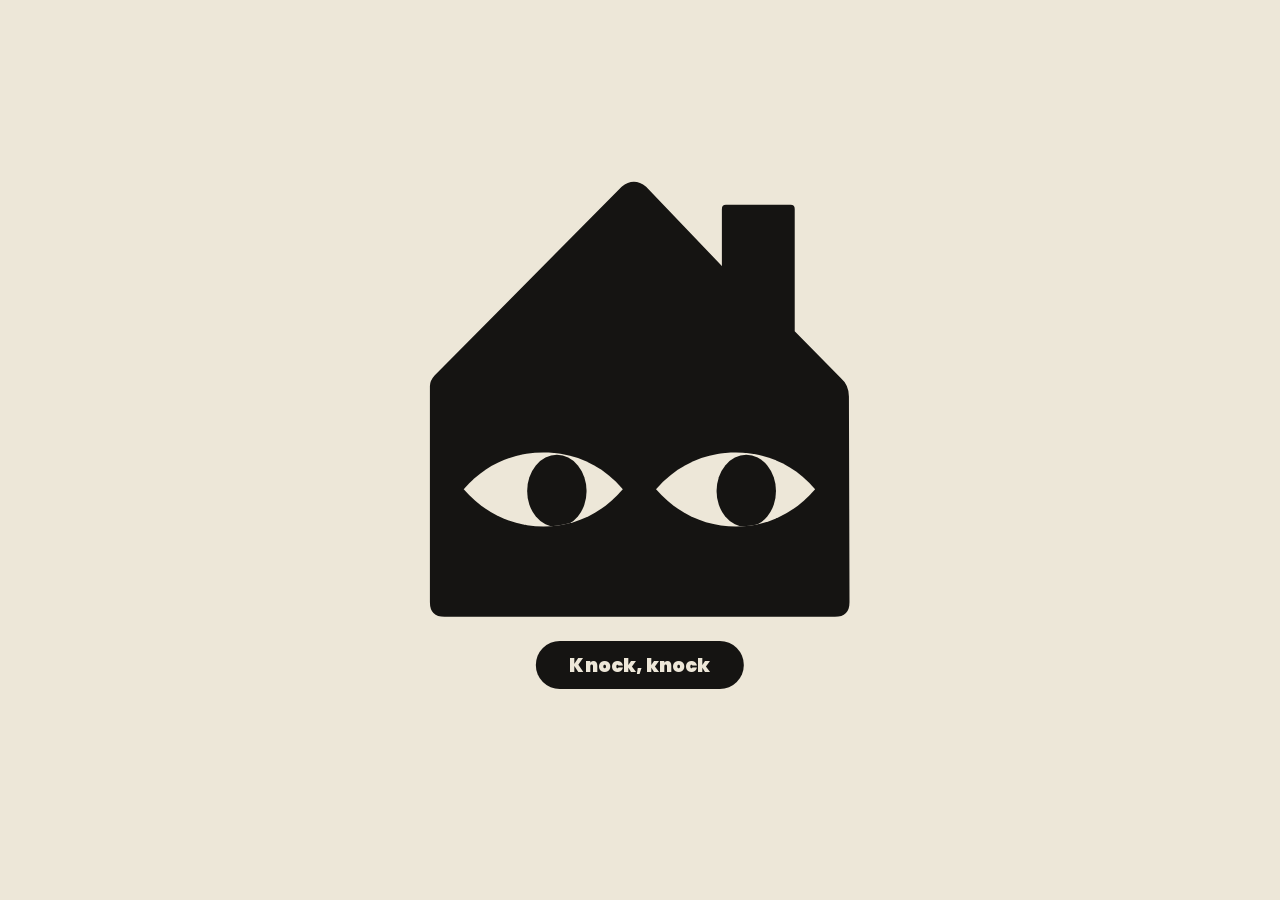
==== oddhouse_web.html @ fa00d765 "Created initial design implementations for oddhousemedia main promotional website." ====
<!doctype html><html><head><meta charset=utf8><meta name=viewport content="width=device-width,initial-scale=1,viewport-fit=cover"><style>:root{color-scheme:light;box-sizing:border-box;padding-top:env(safe-area-inset-top,0px);padding-bottom:env(safe-area-inset-bottom,0px)}html{scroll-padding-top:env(safe-area-inset-top,0px)}body{margin:0;padding:0;font:14px -apple-system,BlinkMacSystemFont,sans-serif;background:#fff;color:#000}img{max-width:100%}[hidden]:not([hidden=until-found i]){display:none!important}</style></head><body>
<title>Oddhouse Media</title>
<link rel="preconnect" href="https://fonts.googleapis.com">
<link rel="preconnect" href="https://fonts.gstatic.com" crossorigin>
<link rel="stylesheet" href="https://fonts.googleapis.com/css2?family=Poppins:wght@900&display=swap">
<style>
  /* Layout: a cream street with one black house. Scroll flies you through its eyes into a black room.
     Inside, a fixed drum of four doors sits on the left; the door you stop on opens onto its section. */
  :root {
    --paper: #EDE7D8;
    --paper-dim: rgba(237, 231, 216, 0.72);
    --paper-faint: rgba(237, 231, 216, 0.35);
    --house: #151412;
    --room: #25221e;
    --sans: "Helvetica Neue", Helvetica, Arial, system-ui, sans-serif;
    --display: "Poppins", "Arial Black", "Helvetica Neue", Helvetica, sans-serif;
    --ww: clamp(250px, 30vw, 400px);        /* wheel width */
    --H: clamp(84px, 15vh, 128px);           /* one door's height on the drum */
    --pencil: var(--paper);
    color-scheme: light;
    box-sizing: border-box;
  }
  *, *::before, *::after { box-sizing: inherit; }
  html, body {
    height: 100%;
    margin: 0;
    background: var(--paper);
    color: var(--house);
    font-family: var(--sans);
    overflow: hidden;
    overscroll-behavior: none;
    touch-action: none;
  }

  /* ---------- Cursor: a gloved pointing hand. Set from script; thumb up over anything clickable. ---------- */
  * { cursor: var(--cur, auto); }
  :is(a, button, [role="button"], summary, select, input[type="submit"]),
  :is(a, button, [role="button"], summary, select, input[type="submit"]) * { cursor: var(--cur-up, pointer); }
  input:not([type="submit"]), textarea { cursor: var(--cur-text, text); }
  button:disabled, button:disabled * { cursor: var(--cur, not-allowed); }

  /* ---------- Outside ---------- */
  .exterior {
    position: fixed;
    inset: 0;
    display: flex;
    align-items: center;
    justify-content: center;
    padding-bottom: 6.5rem;
    background: var(--paper);
    z-index: 2;
  }
  .exterior svg {
    width: min(62vw, 440px, calc((100vh - 12rem) * 0.968));
    height: auto;
    overflow: visible;
  }
  .enter {
    position: fixed;
    left: 50%;
    top: 78%;                       /* script puts it just under the house */
    transform: translateX(-50%);
    z-index: 3;
    border: 0;
    border-radius: 999px;
    padding: 0.85rem 2.1rem 0.8rem;
    background: var(--house);
    color: var(--paper);
    font-family: var(--display);
    font-weight: 900;
    font-size: clamp(1rem, 2.6vw, 1.2rem);
    line-height: 1.1;
    letter-spacing: 0.005em;
    white-space: nowrap;
    transition: transform 0.18s ease, opacity 0.4s ease;
  }
  .enter:hover { transform: translateX(-50%) translateY(-3px); }
  .enter:active { transform: translateX(-50%) translateY(1px); }
  .enter:focus-visible { outline: 3px solid var(--house); outline-offset: 4px; }
  .enter.gone { opacity: 0; pointer-events: none; }

  /* ---------- Inside: black walls, cream lines ---------- */
  .interior {
    --pencil: var(--paper);
    position: fixed;
    inset: 0;
    background: var(--house);
    color: var(--paper);
    color-scheme: dark;
    opacity: 0;
    visibility: hidden;
    transform: scale(0.9);
    pointer-events: none;
    z-index: 1;
  }
  .interior.live { pointer-events: auto; }

  /* pencil drawing */
  .sketch { position: absolute; left: 0; top: 0; overflow: visible; pointer-events: none; }
  .sketch path { fill: none; stroke: var(--pencil); stroke-linecap: round; stroke-linejoin: round; }
  .sketch path.f { fill: var(--house); stroke: none; }
  .sketch .inside path.f { fill: var(--room); }

  /* ---------- Home ---------- */
  .home {
    position: absolute;
    top: calc(env(safe-area-inset-top, 0px) + 1rem);
    left: calc(env(safe-area-inset-left, 0px) + 1.25rem);
    padding: 4px 6px;
    border: 0;
    background: none;
    color: var(--paper);
    z-index: 5;
    opacity: 0;
    pointer-events: none;
    transition: opacity 0.5s ease 0.3s, transform 0.18s ease;
  }
  /* Desktop shows the whole logo; phones show the house alone. */
  .home-icon { display: none; }
  .home-logo { display: flex; align-items: center; gap: 0.6rem; }
  .home-house { display: block; height: 46px; width: auto; overflow: visible; }
  .home-word {
    font-family: var(--display);
    font-weight: 900;
    font-size: 1.95rem;
    line-height: 1;
    letter-spacing: -0.04em;
    padding-bottom: 0.12em;
    white-space: nowrap;
  }
  .interior.live .home { opacity: 1; pointer-events: auto; }
  .home:hover { transform: translateY(-2px); }
  .home:focus-visible { outline: 3px solid var(--paper); outline-offset: 3px; border-radius: 6px; }

  /* ---------- Wheel ---------- */
  .wheel {
    position: absolute;
    left: 0; top: 0; bottom: 0;
    width: var(--ww);
    z-index: 3;
    touch-action: none;
  }
  .drum { position: absolute; inset: 0; perspective: 900px; perspective-origin: 20% 50%; }
  .item {
    position: absolute;
    left: 0;
    top: calc(50% - var(--H) / 2);
    width: 100%;
    height: var(--H);
    margin: 0;
    padding: 0;
    border: 0;
    background: none;
    color: var(--paper);
    font: inherit;
    text-align: left;
    transform-origin: 0 50%;
    will-change: transform, opacity;
  }
  .item:focus-visible { outline: 3px solid var(--paper); outline-offset: -6px; }
  .item-in {
    display: flex;
    align-items: center;
    gap: 1.1rem;
    height: 100%;
    padding-left: calc(env(safe-area-inset-left, 0px) + 1.5rem);
    transition: opacity 0.4s ease;
  }
  .door { position: relative; flex: none; width: calc(var(--H) * 0.5); aspect-ratio: 56 / 84; }
  .label {
    font-family: var(--display);
    font-weight: 900;
    font-size: clamp(1.15rem, 2.1vw, 1.6rem);
    line-height: 1.15;
    letter-spacing: -0.01em;
    transition: opacity 0.35s ease, transform 0.5s ease;
  }
  .reticle {
    position: absolute;
    left: 0; right: 0;
    top: calc(50% - var(--H) / 2);
    height: var(--H);
    pointer-events: none;
  }
  .wheel-edge { position: absolute; top: 0; bottom: 0; right: 0; width: 8px; pointer-events: none; }

  /* The door: the leaf swings toward the viewer and narrows against its hinge. */
  .door .leaf {
    transform-box: fill-box;
    transform-origin: 0 50%;
    transition: transform 0.8s cubic-bezier(0.55, 0, 0.2, 1);
  }
  .item.is-open .leaf { transform: scaleX(0.2) skewY(-14deg); }
  .door .inside { opacity: 0.9; }
  .interior.has-open .item:not(.is-open) .item-in { opacity: 0.4; }

  /* ---------- Content ---------- */
  .content { position: absolute; top: 0; bottom: 0; left: var(--ww); right: 0; z-index: 2; }
  .sec {
    position: absolute;
    inset: 0;
    overflow-y: auto;
    overscroll-behavior: contain;
    touch-action: pan-y;
    padding: 6rem 3rem 3rem 3.25rem;
    padding-right: max(3rem, env(safe-area-inset-right, 0px));
    visibility: hidden;
    opacity: 0;
    transition: opacity 0.25s ease, visibility 0s linear 0.25s;
    outline: none;
  }
  .sec.on { visibility: visible; opacity: 1; transition: opacity 0.5s ease 0.45s, visibility 0s linear 0.45s; }
  .sec > * { max-width: 60ch; }
  .sec h2 {
    margin: 0 0 1.25rem;
    font-size: clamp(2rem, 4.6vw, 3.4rem);
    line-height: 1.05;
    font-family: var(--display);
    font-weight: 900;
    letter-spacing: -0.01em;
    text-wrap: balance;
  }
  .sec p { margin: 0 0 1rem; font-size: 1.05rem; line-height: 1.65; color: var(--paper); }
  .sec p.dim { color: var(--paper-dim); font-size: 0.95rem; }
  .sec ul { margin: 0 0 1rem; padding: 0; list-style: none; display: grid; gap: 0.9rem; }
  .sec li { line-height: 1.4; }
  .sec li b { display: block; font-size: 1.1rem; font-weight: 700; }
  .sec li span { color: var(--paper-dim); font-size: 0.95rem; }
  .swatches { display: flex; flex-wrap: wrap; gap: 1.25rem; margin: 0 0 1.5rem; }
  .swatch { display: flex; align-items: center; gap: 0.75rem; font-size: 0.95rem; line-height: 1.3; }
  .swatch i { display: block; width: 52px; height: 52px; border-radius: 50%; border: 3px solid var(--paper); }
  .swatch small { display: block; color: var(--paper-dim); font-size: 0.85rem; }
  .sec a { color: var(--paper); text-underline-offset: 4px; }
  .sec a:focus-visible, .oddity-form button:focus-visible { outline: 3px solid var(--paper); outline-offset: 3px; }

  .oddity-form { display: flex; flex-direction: column; gap: 1rem; margin-top: 1.5rem; }
  .oddity-form h3 { margin: 0; font-size: 1.15rem; }
  .oddity-form label { display: flex; flex-direction: column; gap: 0.4rem; font-size: 0.9rem; }
  .oddity-form input, .oddity-form textarea {
    font: inherit;
    font-size: 1rem;
    width: 100%;
    color: var(--paper);
    background: transparent;
    border: 2px solid var(--paper);
    border-radius: 0;
    padding: 0.6rem 0.7rem;
  }
  .oddity-form textarea { min-height: 6.5rem; resize: vertical; }
  .oddity-form input:focus-visible, .oddity-form textarea:focus-visible { outline: 3px solid var(--paper); outline-offset: 2px; }
  .oddity-form button {
    align-self: flex-start;
    font: inherit;
    letter-spacing: 0.03em;
    padding: 0.7rem 1.2rem;
    background: var(--paper);
    color: var(--house);
    border: 3px solid var(--paper);
    box-shadow: 0 4px 0 rgba(237, 231, 216, 0.35);
    transition: transform 0.1s ease, box-shadow 0.1s ease;
  }
  .oddity-form button:active { transform: translateY(4px); box-shadow: 0 0 0 rgba(237, 231, 216, 0); }

  .hint {
    position: absolute;
    left: calc(var(--ww) + 3.25rem);
    right: 1rem;
    bottom: calc(env(safe-area-inset-bottom, 0px) + 1.75rem);
    margin: 0;
    font-size: 0.95rem;
    color: var(--paper-dim);
    opacity: 0;
    pointer-events: none;
    transition: opacity 0.4s ease;
    z-index: 1;
  }
  .interior.live:not(.has-open) .hint { opacity: 1; transition-delay: 0.6s; }

  /* ---------- Phone ---------- */
  @media (max-width: 700px) {
    :root { --H: clamp(78px, 14vh, 110px); }
    /* Phone: the wheel fills the middle. Once a door has opened the wheel leaves and the section takes the screen. */
    .home { left: 50%; margin-left: -26px; width: 52px; height: 52px; padding: 4px; }
    .home-icon { display: block; width: 100%; height: 100%; overflow: visible; }
    .home-logo { display: none; }
    .wheel { width: 100%; transition: opacity 0.4s ease; }
    .drum { perspective-origin: 50% 50%; }
    .item { transform-origin: 50% 50%; }
    .item-in { width: min(72vw, 240px); margin: 0 auto; padding-left: 0; gap: 0.9rem; }
    .reticle { left: 12%; right: 12%; transition: opacity 0.3s ease; }
    .interior.has-open .reticle { opacity: 0; }
    .interior.has-open .item:not(.is-open) .item-in { opacity: 0; pointer-events: none; }
    .item.is-open .label { opacity: 0; transform: translateX(-10px); }
    .interior.wheel-away .wheel { opacity: 0; visibility: hidden; pointer-events: none; transition: opacity 0.4s ease, visibility 0s linear 0.4s; }
    .wheel-edge { display: none; }
    .content { left: 0; }
    .sec { padding: 5.5rem max(16px, env(safe-area-inset-right, 0px)) 2.5rem max(16px, env(safe-area-inset-left, 0px)); }
    .sec.on { transition: opacity 0.5s ease 1.25s, visibility 0s linear 1.25s; }
    .hint { left: 1rem; text-align: center; }
  }

  @media (prefers-reduced-motion: reduce) {
    .door .leaf, .label, .item-in, .sec, .sec.on, .home, .enter { transition: none; }
  }
</style>

<div class="exterior" id="exterior">
  <svg id="house" viewBox="250 235 755 780" role="img" aria-label="A solid black house with two watching eyes">
    <defs>
      <path id="housePath" d="M 596 262 Q 617 245 638 262 L 768 398 L 768 300 Q 768 293 775 293 L 886 293 Q 893 293 893 300 L 893 510 L 972 590 Q 986 602 986 622 L 987 975 Q 987 1000 962 1000 L 292 1000 Q 267 1000 267 975 L 267 604 Q 267 595 275 586 Z"/>
      <path id="almondL" d="M 325 781 C 365 735 415 718 462 718 C 509 718 559 735 598 781 C 559 827 509 845 462 845 C 415 845 365 827 325 781 Z"/>
      <path id="almondR" d="M 655 781 C 695 735 745 718 792 718 C 839 718 889 735 928 781 C 889 827 839 845 792 845 C 745 845 695 827 655 781 Z"/>
      <clipPath id="clipL"><use href="#almondL"/></clipPath>
      <clipPath id="clipR"><use href="#almondR"/></clipPath>
    </defs>
    <use href="#housePath" fill="#151412"/>
    <!-- eyes: cream almonds with a pupil that moves inside them -->
    <g id="eyeL">
      <use href="#almondL" fill="#EDE7D8"/>
      <g clip-path="url(#clipL)"><ellipse id="pupL" fill="#151412" cx="463" cy="781" rx="51" ry="62"/></g>
    </g>
    <g id="eyeR">
      <use href="#almondR" fill="#EDE7D8"/>
      <g clip-path="url(#clipR)"><ellipse id="pupR" fill="#151412" cx="788" cy="781" rx="51" ry="62"/></g>
    </g>
    <!-- invisible target the zoom flies toward: the dark gap between the eyes -->
    <rect id="portal" x="600" y="700" width="54" height="170" fill="none"/>
  </svg>
</div>

<button class="enter" id="enter" type="button">Knock, knock</button>

<main class="interior" id="interior" aria-label="Inside the house">
  <button class="home" id="home" type="button" aria-label="Back outside">
    <svg class="home-icon" viewBox="250 235 755 780" aria-hidden="true">
      <use href="#housePath" fill="#EDE7D8"/>
      <use href="#almondL" fill="#151412"/>
      <use href="#almondR" fill="#151412"/>
      <ellipse fill="#EDE7D8" cx="463" cy="781" rx="40" ry="50"/>
      <ellipse fill="#EDE7D8" cx="788" cy="781" rx="40" ry="50"/>
    </svg>
    <span class="home-logo" aria-hidden="true">
      <svg class="home-house" viewBox="250 235 755 780">
        <use href="#housePath" fill="#EDE7D8"/>
        <use href="#almondL" fill="#151412"/>
        <use href="#almondR" fill="#151412"/>
        <ellipse fill="#EDE7D8" cx="463" cy="781" rx="40" ry="50"/>
        <ellipse fill="#EDE7D8" cx="788" cy="781" rx="40" ry="50"/>
      </svg>
      <span class="home-word">odd house</span>
    </span>
  </button>

  <nav class="wheel" id="wheel" aria-label="Main">
    <div class="drum" id="drum">
      <button class="item" type="button" data-i="0" aria-expanded="false" aria-controls="sec-0"><span class="item-in"><span class="door" aria-hidden="true"></span><span class="label">The Dream</span></span></button>
      <button class="item" type="button" data-i="1" aria-expanded="false" aria-controls="sec-1"><span class="item-in"><span class="door" aria-hidden="true"></span><span class="label">The Team</span></span></button>
      <button class="item" type="button" data-i="2" aria-expanded="false" aria-controls="sec-2"><span class="item-in"><span class="door" aria-hidden="true"></span><span class="label">The Works</span></span></button>
      <button class="item" type="button" data-i="3" aria-expanded="false" aria-controls="sec-3"><span class="item-in"><span class="door" aria-hidden="true"></span><span class="label">The Brand</span></span></button>
      <button class="item" type="button" data-i="4" aria-expanded="false" aria-controls="sec-4"><span class="item-in"><span class="door" aria-hidden="true"></span><span class="label">The Socials</span></span></button>
    </div>
    <div class="reticle" id="reticle" aria-hidden="true"></div>
    <div class="wheel-edge" id="wheelEdge" aria-hidden="true"></div>
  </nav>

  <div class="content" id="content">
    <section class="sec" id="sec-0" role="region" aria-labelledby="h-0" tabindex="-1" aria-hidden="true">
      <h2 id="h-0">The Dream</h2>
      <p>oddhouse is a home for the things that do not fit anywhere else: the half-finished idea, the strange question, the project nobody asked for.</p>
      <p>We build them slowly, by hand, and we keep the door open while we do.</p>
      <p class="dim">Temporary text. The real story goes here.</p>
    </section>
    <section class="sec" id="sec-1" role="region" aria-labelledby="h-1" tabindex="-1" aria-hidden="true">
      <h2 id="h-1">The Team</h2>
      <ul>
        <li><b>Team member one</b><span>Role to come</span></li>
        <li><b>Team member two</b><span>Role to come</span></li>
        <li><b>Team member three</b><span>Role to come</span></li>
      </ul>
      <p class="dim">Temporary text. Names and photos go here.</p>
    </section>
    <section class="sec" id="sec-2" role="region" aria-labelledby="h-2" tabindex="-1" aria-hidden="true">
      <h2 id="h-2">The Works</h2>
      <ul>
        <li><b>Project one</b><span>Category and year to come</span></li>
        <li><b>Project two</b><span>Category and year to come</span></li>
        <li><b>Project three</b><span>Category and year to come</span></li>
      </ul>
      <p class="dim">Temporary text. Case studies go here.</p>
    </section>
    <section class="sec" id="sec-3" role="region" aria-labelledby="h-3" tabindex="-1" aria-hidden="true">
      <h2 id="h-3">The Brand</h2>
      <div class="swatches">
        <div class="swatch"><i style="background:#151412"></i><span>House black<small>#151412</small></span></div>
        <div class="swatch"><i style="background:#EDE7D8"></i><span>Paper cream<small>#EDE7D8</small></span></div>
      </div>
      <p>Draw it in pencil. Keep the walls black and the lines cream. Let one thing be strange.</p>
      <p class="dim">Temporary text. Logo, type and tone of voice go here.</p>
    </section>
    <section class="sec" id="sec-4" role="region" aria-labelledby="h-4" tabindex="-1" aria-hidden="true">
      <h2 id="h-4">The Socials</h2>
      <p>Find us on <a href="https://www.instagram.com/oddhousemedia/" target="_blank" rel="noopener">Instagram</a>.</p>
      <div id="oddityHost"></div>
    </section>
  </div>

  <p class="hint" id="hint">Scroll or swipe to turn the wheel. Stop on a door and it opens.</p>
</main>

<template id="tpl-oddity">
  <form class="oddity-form">
    <h3>Let's make something odd</h3>
    <label for="oddity-email">Your email
      <input id="oddity-email" name="email" type="email" required autocomplete="email">
    </label>
    <label for="oddity-message">Message
      <textarea id="oddity-message" name="message" rows="4" maxlength="500" required></textarea>
    </label>
    <button type="submit">Send message</button>
  </form>
</template>

<script>
(function () {
  var $ = function (id) { return document.getElementById(id); };
  var exterior = $('exterior'), interior = $('interior'), enterBtn = $('enter'), portal = $('portal');
  var houseSvg = $('house'), home = $('home'), content = $('content');
  var reduce = window.matchMedia('(prefers-reduced-motion: reduce)').matches;
  function clamp(v, a, b) { return Math.max(a, Math.min(b, v)); }
  function smooth(t) { return t * t * (3 - 2 * t); }

  // ---------- Cursor: Mickey-style glove, thumb down by default, thumb up over clickable things ----------
  (function () {
    // Shape follows the pointing-hand reference: tall index finger, three stepped knuckles,
    // and a long diagonal thumb on the left. The thumb swings up when the hand is over something clickable.
    var hand = 'M14 9A5 5 0 0 1 24 9L24 21A3 3 0 0 1 30 21L30 24A3 3 0 0 1 36 24L36 27A3 3 0 0 1 42 27L42 38Q42 45 39 46.5L39 54Q39 55 38 55L22 55Q21 55 21 54';
    var up = hand + 'L21 47Q18 47 15.5 43.5L3.5 31.5A5 5 0 0 1 10.5 24.5L14 28Z';
    // Same recipe for every cursor: cream halo, white body, ink outline, a few pencil tick marks.
    var arrow = 'M7 6L7 35L14 29L19 41Q20 43 23 42L26 41Q29 40 28 38L23 27L32 27Z';
    var ibeam = 'M6 6H22V10H16V34H22V38H6V34H12V10H6Z';
    function cursor(d, marks, w, h, vb, hot, fallback) {
      var svg = '<svg xmlns="http://www.w3.org/2000/svg" width="' + w + '" height="' + h + '" viewBox="' + vb + '">' +
        '<path d="' + d + '" fill="#EDE7D8" stroke="#EDE7D8" stroke-width="8" stroke-linejoin="round"/>' +
        '<path d="' + d + '" fill="#ffffff" stroke="#151412" stroke-width="3" stroke-linejoin="round"/>' +
        '<path d="' + marks + '" fill="none" stroke="#151412" stroke-width="1.8" stroke-linecap="round"/></svg>';
      return 'url("data:image/svg+xml,' + encodeURIComponent(svg) + '") ' + hot + ', ' + fallback;
    }
    var root = document.documentElement.style;
    root.setProperty('--cur', cursor(arrow, 'M12 15v8M16 25l2 5', 32, 40, '0 0 38 48', '6 5', 'auto'));
    root.setProperty('--cur-up', cursor(up, 'M27 34v5M31.5 34v5M36 34v5M21 47H39', 44, 50, '-5 0 53 60', '20 3', 'pointer'));
    root.setProperty('--cur-text', cursor(ibeam, 'M14 14v16', 28, 44, '0 0 28 44', '14 22', 'text'));
  })();

  // ---------- Pencil ----------
  var SVGNS = 'http://www.w3.org/2000/svg';
  var seedN = 0;
  function rng(seed) {
    var a = seed >>> 0;
    return function () {
      a = (a + 0x6D2B79F5) | 0;
      var t = Math.imul(a ^ (a >>> 15), 1 | a);
      t = (t + Math.imul(t ^ (t >>> 7), 61 | t)) ^ t;
      return ((t ^ (t >>> 14)) >>> 0) / 4294967296;
    };
  }
  function wobble(x0, y0, x1, y1, r, amp, over) {
    var dx = x1 - x0, dy = y1 - y0;
    var L = Math.sqrt(dx * dx + dy * dy) || 1;
    var ux = dx / L, uy = dy / L, nx = -uy, ny = ux;
    var o0 = over ? r() * over : 0, o1 = over ? r() * over : 0;
    var sx = x0 - ux * o0, sy = y0 - uy * o0;
    var len = L + o0 + o1;
    var n = Math.max(2, Math.round(len / 40));
    var p1 = r() * 6.283, p2 = r() * 6.283;
    var f1 = 0.6 + r() * 1.2, f2 = 2 + r() * 2;
    var tilt = (r() - 0.5) * amp * 1.6;
    var d = '';
    for (var i = 0; i <= n; i++) {
      var t = i / n;
      var off = amp * (0.6 * Math.sin(t * len / 90 * f1 + p1) + 0.4 * Math.sin(t * len / 40 * f2 + p2)) + tilt * (t - 0.5);
      d += (i ? 'L' : 'M') + (sx + ux * len * t + nx * off).toFixed(1) + ' ' + (sy + uy * len * t + ny * off).toFixed(1);
    }
    return d;
  }
  function rectLines(x, y, w, h) {
    return [[x, y, x + w, y], [x + w, y, x + w, y + h], [x + w, y + h, x, y + h], [x, y + h, x, y]];
  }
  function addPath(parent, d, width, opacity, dash, cls) {
    var p = document.createElementNS(SVGNS, 'path');
    p.setAttribute('d', d);
    if (width) p.setAttribute('stroke-width', width);
    if (opacity) p.setAttribute('stroke-opacity', opacity);
    if (dash) p.setAttribute('stroke-dasharray', dash);
    if (cls) p.setAttribute('class', cls);
    parent.appendChild(p);
  }
  function rectPath(f) {
    function n(v) { return v.toFixed(1); }
    return 'M' + n(f[0]) + ' ' + n(f[1]) + 'h' + n(f[2]) + 'v' + n(f[3]) + 'h' + n(-f[2]) + 'z';
  }
  // A group holds solid fills, lines (drawn twice: a firm stroke and a lighter broken one), raw paths, or nested groups.
  function drawGroup(parent, g, r) {
    var grp = document.createElementNS(SVGNS, 'g');
    if (g.cls) grp.setAttribute('class', g.cls);
    if (g.fills) addPath(grp, g.fills.map(rectPath).join(''), 0, 0, 0, 'f');
    var amp = g.amp || 1, over = g.over === undefined ? 5 : g.over, width = g.w || 2.4;
    var a = '', b = '';
    (g.lines || []).forEach(function (l) {
      a += wobble(l[0], l[1], l[2], l[3], r, amp, over);
      if (g.second !== false) b += wobble(l[0], l[1], l[2], l[3], r, amp * 1.3, over);
    });
    if (a) addPath(grp, a, width, g.op || 0.88);
    if (b) addPath(grp, b, width * 0.55, 0.5, '30 4 14 3 46 5');
    (g.raw || []).forEach(function (d) { addPath(grp, d, width, g.op || 0.88); });
    (g.children || []).forEach(function (c) { drawGroup(grp, c, r); });
    parent.appendChild(grp);
  }
  function sketch(el, build, inner) {
    var svg = document.createElementNS(SVGNS, 'svg');
    svg.setAttribute('class', 'sketch');
    svg.setAttribute('aria-hidden', 'true');
    el.appendChild(svg);
    var seed = 1000 + (++seedN) * 7919;
    function draw() {
      var w = inner ? el.clientWidth : el.offsetWidth;
      var h = inner ? el.clientHeight : el.offsetHeight;
      if (!w || !h) return;
      svg.style.left = inner ? '0' : -el.clientLeft + 'px';
      svg.style.top = inner ? '0' : -el.clientTop + 'px';
      svg.setAttribute('width', w);
      svg.setAttribute('height', h);
      svg.setAttribute('viewBox', '0 0 ' + w + ' ' + h);
      while (svg.firstChild) svg.removeChild(svg.firstChild);
      var r = rng(seed);
      build(w, h).forEach(function (g) { drawGroup(svg, g, r); });
    }
    draw();
    if (window.ResizeObserver) new ResizeObserver(draw).observe(el);
    else window.addEventListener('resize', draw);
  }
  function hline(y, w, width, op) { return { lines: [[-8, y, w + 8, y]], w: width, over: 0, op: op }; }

  // A wooden door seen from the front: a lit room behind, a plank leaf on a hinge, a frame, a knob.
  function buildDoor(w, h) {
    var fx = 4, fy = 3, fw = w - 8, fh = h - 6;
    var lx = fx + 3, ly = fy + 3, lw = fw - 6, lh = fh - 6;
    var plank = lw / 3, grain = [];
    for (var k = 0; k < 3; k++) {
      var gx = lx + plank * k + plank * 0.5;
      grain.push([gx - 2, ly + lh * 0.18, gx + 1, ly + lh * 0.36], [gx + 2, ly + lh * 0.55, gx - 1, ly + lh * 0.78]);
    }
    var bx = lx + lw * 0.28, by = ly + lh * 0.2, bw = lw * 0.44, bh = lh * 0.5;
    var kx = lx + lw - 6, ky = ly + lh * 0.52;
    return [
      { cls: 'inside', fills: [[fx, fy, fw, fh]], w: 1.3, over: 0, second: false, op: 0.55,
        lines: rectLines(bx, by, bw, bh).concat([[lx, ly, bx, by], [lx + lw, ly, bx + bw, by], [lx, ly + lh, bx, by + bh], [lx + lw, ly + lh, bx + bw, by + bh]]) },
      { cls: 'leaf', children: [
        { fills: [[lx, ly, lw, lh]], w: 2.2, over: 2.5,
          lines: rectLines(lx, ly, lw, lh).concat([[lx + plank, ly, lx + plank, ly + lh], [lx + plank * 2, ly, lx + plank * 2, ly + lh]]) },
        { lines: grain, w: 1.2, over: 0, second: false, op: 0.6 },
        { raw: ['M' + (kx + 2.6) + ' ' + ky + 'a2.6 2.6 0 1 0 -5.2 0a2.6 2.6 0 1 0 5.2 0'], w: 1.8, op: 0.9 }
      ] },
      { lines: rectLines(fx, fy, fw, fh), w: 2.8, over: 3 },
      { lines: [[fx - 3, fy + fh, fx + fw + 3, fy + fh]], w: 2.2, over: 2, second: false }
    ];
  }
  function buildReticle(w, h) { return [hline(2, w, 2, 0.45), hline(h - 2, w, 2, 0.45)]; }
  function buildEdge(w, h) { return [{ lines: [[w - 2, -4, w - 2, h + 4]], w: 3, over: 3 }]; }

  var items = Array.prototype.slice.call(document.querySelectorAll('.item'));
  var secs = Array.prototype.slice.call(document.querySelectorAll('.sec'));
  var N = items.length;
  items.forEach(function (it) { sketch(it.querySelector('.door'), buildDoor, true); });
  sketch($('reticle'), buildReticle);
  sketch($('wheelEdge'), buildEdge);

  // The email form lives under The Socials.
  (function () {
    var form = $('tpl-oddity').content.cloneNode(true);
    $('oddityHost').appendChild(form);
    var f = $('oddityHost').querySelector('form');
    f.addEventListener('submit', function (e) {
      e.preventDefault();
      var p = document.createElement('p');
      p.textContent = 'This form is not connected yet, so nothing was sent.';
      f.replaceWith(p);
    });
  })();

  // ---------- Eyes ----------
  var eyeL = $('eyeL'), eyeR = $('eyeR'), pupL = $('pupL'), pupR = $('pupR');
  var look = { x: 0, y: 0 }, aim = { x: 0, y: 0 };
  var lastMove = -1e9, wanderAt = 0, blinkAt = 1800, blinkT = -1, secondBlink = false, eyesOn = true, eyesRaf = null;
  var MAXX = 38, MAXY = 12;

  window.addEventListener('pointermove', function (e) {
    var now = performance.now();
    lastMove = now;
    var rc = houseSvg.getBoundingClientRect();
    var s = rc.width / 755;
    var mx = rc.left + (627 - 250) * s, my = rc.top + (781 - 235) * s;
    var dx = e.clientX - mx, dy = e.clientY - my;
    var dist = Math.sqrt(dx * dx + dy * dy) || 1;
    var t = smooth(Math.min(1, dist / (rc.width * 0.8)));
    aim.x = dx / dist * t * MAXX;
    aim.y = dy / dist * t * MAXY;
  }, { passive: true });

  function eyesFrame(t) {
    eyesRaf = null;
    if (!eyesOn) return;
    var moving = t - lastMove < 1500;
    if (!reduce && !moving && t > wanderAt) {
      var ang = Math.random() * 6.283, mag = Math.sqrt(Math.random());
      aim.x = Math.cos(ang) * mag * MAXX;
      aim.y = Math.sin(ang) * mag * MAXY;
      wanderAt = t + 900 + Math.random() * 1800;
    }
    var k = moving ? 0.22 : 0.07;
    look.x += (aim.x - look.x) * k;
    look.y += (aim.y - look.y) * k;
    var tr = 'translate(' + look.x.toFixed(2) + ' ' + look.y.toFixed(2) + ')';
    pupL.setAttribute('transform', tr);
    pupR.setAttribute('transform', tr);

    var sy = 1;
    if (!reduce) {
      if (blinkT < 0 && t > blinkAt) { blinkT = t; }
      if (blinkT >= 0) {
        var p = (t - blinkT) / 170;
        if (p >= 1) {
          blinkT = -1;
          if (secondBlink) { secondBlink = false; blinkAt = t + 2200 + Math.random() * 3600; }
          else if (Math.random() < 0.25) { secondBlink = true; blinkAt = t + 110; }
          else { blinkAt = t + 2200 + Math.random() * 3600; }
        } else {
          sy = 1 - 0.94 * Math.sin(p * Math.PI);
        }
      }
    }
    var bl = 'translate(0 781) scale(1 ' + sy.toFixed(3) + ') translate(0 -781)';
    eyeL.setAttribute('transform', bl);
    eyeR.setAttribute('transform', bl);
    eyesRaf = requestAnimationFrame(eyesFrame);
  }

  // ---------- Wheel ----------
  var H = 100, w = 0, wt = 0, wheelRaf = null, openIdx = -1, armed = true, lastIdx = -1;
  var dwell = null, settleT = null, entered = false, wasEntered = false, awayT = null;
  var mq = window.matchMedia('(max-width: 700px)');
  function isMobile() { return mq.matches; }
  // The house button goes back one step: from a section to the wheel (phone), otherwise outside.
  function updateHome() {
    home.setAttribute('aria-label', isMobile() && openIdx >= 0 ? 'Back to the doors' : 'Back outside');
  }

  function layoutWheel() {
    items.forEach(function (el, i) {
      var off = i - w, a = Math.abs(off);
      var sc = Math.max(0.5, 1 - 0.17 * a);
      var op = Math.max(a > 2.6 ? 0 : 0.14, 1 - 0.42 * a);
      el.style.transform = 'translate3d(0,' + (off * H).toFixed(1) + 'px,' + (-a * 50).toFixed(1) + 'px) rotateX(' + (-off * 24).toFixed(1) + 'deg) scale(' + sc.toFixed(3) + ')';
      el.style.opacity = op.toFixed(3);
    });
  }
  function wheelTick() {
    w += (wt - w) * 0.16;
    if (Math.abs(wt - w) < 0.002) { w = wt; wheelRaf = null; } else { wheelRaf = requestAnimationFrame(wheelTick); }
    layoutWheel();
    if (!wheelRaf) onSettled();
  }
  function startWheel() {
    if (reduce) { w = wt; layoutWheel(); onSettled(); return; }
    if (!wheelRaf) wheelRaf = requestAnimationFrame(wheelTick);
  }
  function onSettled() {
    if (settleT || !entered || !armed || openIdx >= 0) return;
    clearTimeout(dwell);
    dwell = setTimeout(function () {
      if (entered && armed && openIdx < 0) openDoor(Math.round(wt), false);
    }, isMobile() ? 700 : 400);
  }
  function snap() {
    settleT = null;
    var idx = Math.round(wt);
    wt = idx;
    if (idx !== lastIdx) { armed = true; lastIdx = idx; }
    startWheel();
  }
  function nudge(dy) {
    clearTimeout(dwell);
    wt = clamp(wt + dy, 0, N - 1);
    clearTimeout(settleT);
    settleT = setTimeout(snap, 140);
    startWheel();
  }
  function step(dir) {
    var t = clamp(Math.round(wt) + dir, 0, N - 1);
    if (t === Math.round(wt)) return;
    clearTimeout(dwell);
    wt = t;
    clearTimeout(settleT);
    settleT = setTimeout(snap, 60);
    startWheel();
  }

  function openDoor(i, focusIt) {
    if (openIdx === i) return;
    if (openIdx >= 0) closeDoor(false);
    openIdx = i;
    lastIdx = i;
    armed = false;
    items[i].classList.add('is-open');
    items[i].setAttribute('aria-expanded', 'true');
    interior.classList.add('has-open');
    // Phone: once the door has finished opening, the wheel leaves so the section can take the screen.
    clearTimeout(awayT);
    if (isMobile()) awayT = setTimeout(function () { if (openIdx === i) interior.classList.add('wheel-away'); }, 900);
    updateHome();
    secs[i].classList.add('on');
    secs[i].setAttribute('aria-hidden', 'false');
    secs[i].scrollTop = 0;
    if (focusIt) secs[i].focus({ preventScroll: true });
  }
  function closeDoor(restoreFocus) {
    clearTimeout(dwell);
    if (openIdx < 0) return;
    var i = openIdx;
    openIdx = -1;
    armed = false;
    var hadFocus = secs[i].contains(document.activeElement);
    items[i].classList.remove('is-open');
    items[i].setAttribute('aria-expanded', 'false');
    interior.classList.remove('has-open');
    clearTimeout(awayT);
    interior.classList.remove('wheel-away');
    updateHome();
    secs[i].classList.remove('on');
    secs[i].setAttribute('aria-hidden', 'true');
    if (restoreFocus && hadFocus) items[i].focus({ preventScroll: true });
  }

  items.forEach(function (el, i) {
    el.addEventListener('click', function () {
      if (i !== Math.round(wt)) {
        closeDoor(false);
        clearTimeout(dwell);
        wt = i;
        clearTimeout(settleT);
        settleT = setTimeout(snap, 60);
        startWheel();
      } else if (openIdx === i) {
        closeDoor(true);
      } else {
        clearTimeout(dwell);
        openDoor(i, true);
      }
    });
  });

  function onEnter() {
    clearTimeout(dwell);
    updateHome();
    // Phone: arrive at the wheel first. Desktop: the first door opens by itself.
    if (isMobile()) { armed = false; lastIdx = Math.round(wt); return; }
    armed = true;
    lastIdx = -1;
    dwell = setTimeout(function () {
      if (entered && openIdx < 0) openDoor(Math.round(wt), false);
    }, 900);
  }
  function onLeave() {
    clearTimeout(dwell);
    clearTimeout(settleT);
    settleT = null;
    closeDoor(false);
  }

  // ---------- Journey ----------
  // One scroll position drives the trip from the street into the house: 0 .. ENTER.
  var ENTER = 1800, zoomScale = 20;
  var pos = 0, cur = 0, rate = 0.14, raf = null;

  function measure() {
    H = items[0].offsetHeight || 100;
    ENTER = Math.round(Math.max(1400, window.innerHeight * 2.2));
    var prev = exterior.style.transform;
    exterior.style.transform = 'none';
    var r = portal.getBoundingClientRect();
    var hr = houseSvg.getBoundingClientRect();
    exterior.style.transform = prev;
    exterior.style.transformOrigin = (r.left + r.width / 2) + 'px ' + (r.top + r.height / 2) + 'px';
    zoomScale = Math.max(window.innerWidth / r.width, window.innerHeight / r.height) * 1.1;
    enterBtn.style.top = (hr.bottom + 16) + 'px';
    pos = clamp(pos, 0, ENTER);
    cur = clamp(cur, 0, ENTER);
    layoutWheel();
  }

  function render() {
    var a = clamp(cur / ENTER, 0, 1);
    var outer = 1 - smooth(clamp((a - 0.72) / 0.2, 0, 1));
    exterior.style.transform = 'scale(' + Math.pow(zoomScale, clamp(a / 0.7, 0, 1)) + ')';
    exterior.style.opacity = outer;
    exterior.style.visibility = outer === 0 ? 'hidden' : 'visible';

    var inner = smooth(clamp((a - 0.6) / 0.35, 0, 1));
    interior.style.opacity = inner;
    interior.style.visibility = inner === 0 ? 'hidden' : 'visible';
    interior.style.transform = 'scale(' + (0.9 + 0.1 * inner) + ')';

    entered = a >= 0.98;
    interior.classList.toggle('live', entered);
    if (entered && !wasEntered) onEnter();
    if (!entered && wasEntered) onLeave();
    wasEntered = entered;

    enterBtn.classList.toggle('gone', a > 0.02);
    eyesOn = outer > 0.01;
    if (eyesOn && !eyesRaf) eyesRaf = requestAnimationFrame(eyesFrame);
  }
  function tick() {
    cur += (pos - cur) * rate;
    if (Math.abs(pos - cur) < 0.4) { cur = pos; raf = null; } else { raf = requestAnimationFrame(tick); }
    render();
  }
  function go(next, r) {
    pos = clamp(next, 0, ENTER);
    rate = r || 0.14;
    if (reduce) { cur = pos; render(); return; }
    if (!raf) raf = requestAnimationFrame(tick);
  }

  // Outside, scrolling flies toward the house. Inside, it turns the wheel.
  window.addEventListener('wheel', function (e) {
    var d = e.deltaMode === 1 ? e.deltaY * 16 : e.deltaY;
    if (entered) {
      if (openIdx >= 0 && content.contains(e.target)) return; // let the open section scroll itself
      e.preventDefault();
      closeDoor(false);
      nudge(d / 240);
      return;
    }
    e.preventDefault();
    go(pos + d);
  }, { passive: false });

  var lastY = null;
  window.addEventListener('touchstart', function (e) {
    if (entered && content.contains(e.target) && openIdx >= 0) { lastY = null; return; }
    if (e.touches.length === 1) lastY = e.touches[0].clientY;
  }, { passive: true });
  window.addEventListener('touchmove', function (e) {
    if (lastY === null) return;
    var y = e.touches[0].clientY;
    if (entered) {
      closeDoor(false);
      nudge((lastY - y) / H);
    } else {
      go(pos + (lastY - y));
    }
    lastY = y;
  }, { passive: true });
  window.addEventListener('touchend', function () { lastY = null; }, { passive: true });

  window.addEventListener('keydown', function (e) {
    if (e.key === 'Escape') { closeDoor(true); return; }
    if (/^(INPUT|TEXTAREA|SELECT)$/.test(e.target.tagName || '')) return;
    var dn = e.key === 'ArrowDown' || e.key === 'PageDown';
    var up = e.key === 'ArrowUp' || e.key === 'PageUp';
    if (!dn && !up) return;
    if (entered) {
      if (openIdx >= 0 && content.contains(document.activeElement)) return; // arrows scroll the section
      e.preventDefault();
      closeDoor(false);
      step(dn ? 1 : -1);
    } else {
      e.preventDefault();
      go(pos + (dn ? 320 : -320));
    }
  });

  enterBtn.addEventListener('click', function () { go(ENTER, 0.05); });
  home.addEventListener('click', function () {
    if (isMobile() && openIdx >= 0) { closeDoor(false); return; } // section -> wheel
    closeDoor(false);
    go(0, 0.05);                                                   // wheel or desktop -> outside
  });
  if (mq.addEventListener) mq.addEventListener('change', updateHome);

  function refresh() { measure(); render(); }
  window.addEventListener('resize', refresh);
  window.addEventListener('load', refresh);
  if (document.fonts && document.fonts.ready) document.fonts.ready.then(refresh);
  refresh();
  layoutWheel();
})();
</script>

</body></html>
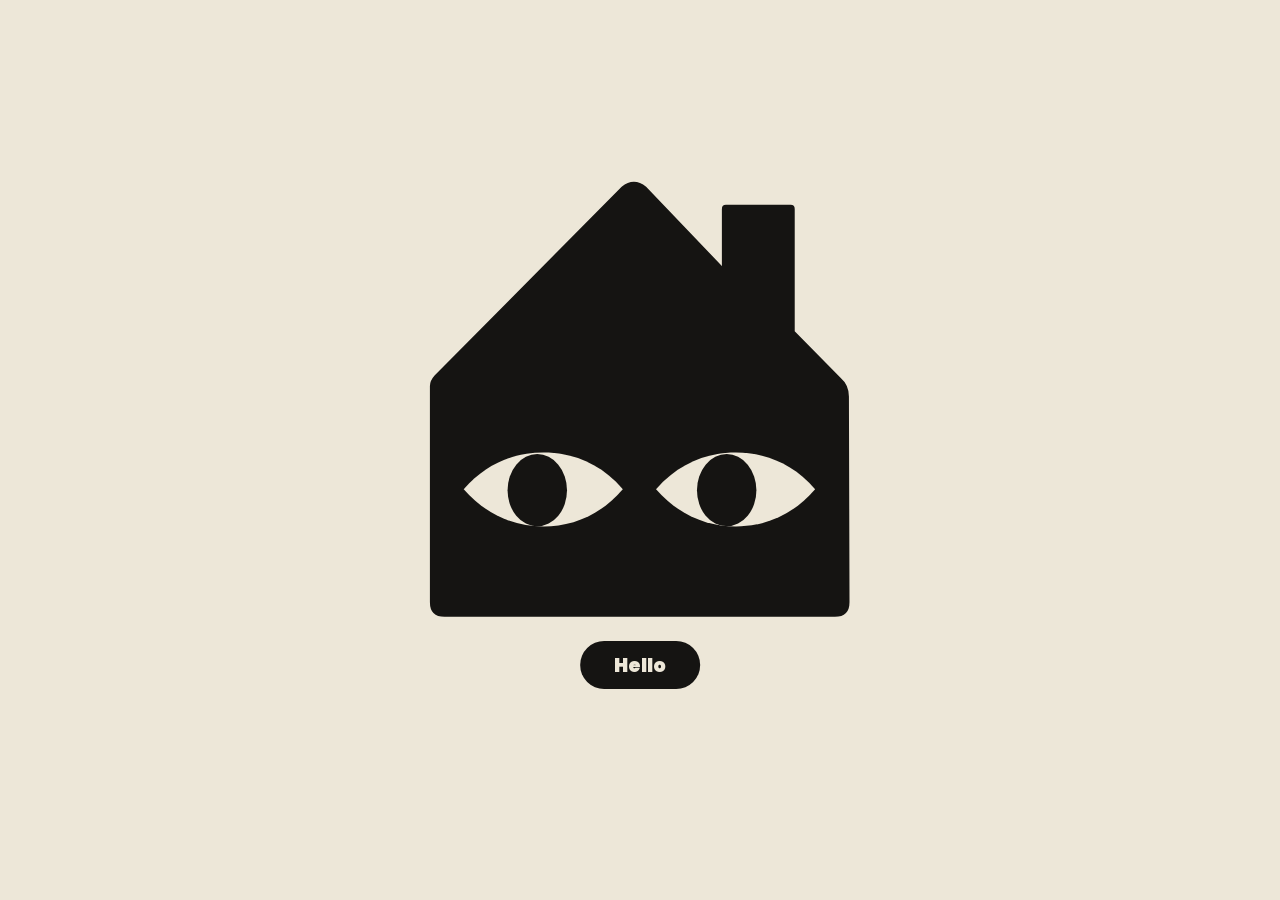
==== commit 7b3656b2: "Test push into preview branch" ====
--- a/oddhouse_web.html
+++ b/oddhouse_web.html
@@ -328,7 +328,7 @@
   </svg>
 </div>
 
-<button class="enter" id="enter" type="button">Knock, knock</button>
+<button class="enter" id="enter" type="button">Hello</button>
 
 <main class="interior" id="interior" aria-label="Inside the house">
   <button class="home" id="home" type="button" aria-label="Back outside">
